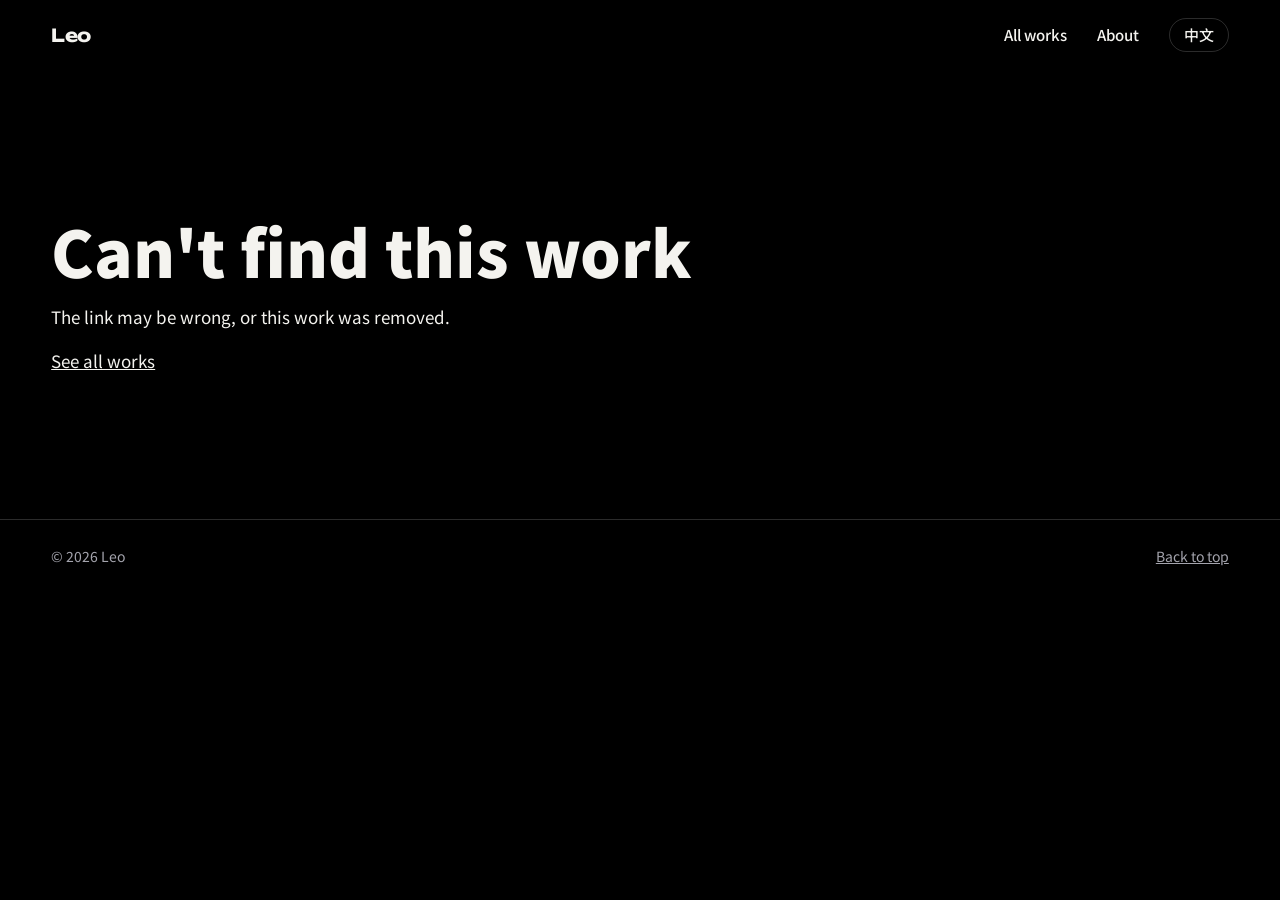
==== work.html @ 9aa987ab "Personal homepage: works shown as cards, with download pages - Home page: a hand of cards, one per w" ====
<!doctype html>
<html lang="zh-Hant">
<head>
  <meta charset="utf-8">
  <meta name="viewport" content="width=device-width, initial-scale=1">
  <title>作品</title>
  <link rel="preconnect" href="https://fonts.googleapis.com">
  <link rel="preconnect" href="https://fonts.gstatic.com" crossorigin>
  <link href="https://fonts.googleapis.com/css2?family=Noto+Sans+TC:wght@400..900&family=Unbounded:wght@200..900&display=swap" rel="stylesheet">
  <link rel="stylesheet" href="css/style.css">
  <script src="data.js" defer blocking="render"></script>
  <script src="js/site.js" defer blocking="render"></script>
</head>
<body data-page="work">

  <p class="demo" id="demo" hidden></p>

  <header class="top top--bar">
    <a class="top__home" href="index.html" id="home"></a>
    <nav class="top__links">
      <a href="index.html#works" data-t="allWorks">全部作品</a>
      <a href="index.html#about" data-t="navAbout">關於</a>
      <button class="lang" id="lang" type="button">English</button>
    </nav>
  </header>

  <main id="app"></main>

  <footer class="foot" id="foot"></footer>

  <noscript><p class="none">這個網站需要開啟 JavaScript 才看得到內容。</p></noscript>
</body>
</html>
---- css/style.css ----
/* ============================================================
   整個網站的外觀。平常不用改這個檔案。
   想換顏色的話，改 data.js 裡每個作品的 color 就好。
   ============================================================ */

@property --c    { syntax: "<color>"; inherits: true; initial-value: #ffffff; }
@property --flip { syntax: "<angle>"; inherits: true; initial-value: 0deg; }

*, *::before, *::after { box-sizing: border-box; }
[hidden] { display: none !important; }

:root {
  --bg: #000000;
  --ink: #f4f3ef;
  --dim: #a4a4ad;
  --line: rgb(255 255 255 / .17);
  --c: #ffffff;
  --on-c: #000000;
  --display: "Unbounded", "Noto Sans TC", "PingFang TC", "Microsoft JhengHei", sans-serif;
  --text: "Noto Sans TC", "PingFang TC", "Microsoft JhengHei", system-ui, sans-serif;
  --gutter: clamp(16px, 4vw, 56px);
  --ease: cubic-bezier(.2, .8, .2, 1);
  color-scheme: dark;
}

html { -webkit-text-size-adjust: 100%; scroll-behavior: smooth; }

body {
  margin: 0;
  background: var(--bg);
  color: var(--ink);
  font: 400 17px/1.75 var(--text);
  overflow-x: clip;
  -webkit-font-smoothing: antialiased;
}

h1, h2, p, ul, ol { margin: 0; }
a { color: inherit; }
button { font: inherit; }
img { max-width: 100%; }

:focus-visible { outline: 3px solid var(--ink); outline-offset: 4px; border-radius: 6px; }

.num { font-family: var(--display); font-variant-numeric: tabular-nums; letter-spacing: -.02em; }
.sr  { position: absolute; width: 1px; height: 1px; overflow: hidden; clip-path: inset(50%); white-space: nowrap; }

main h2 {
  font-size: clamp(30px, 4.2vw, 56px);
  font-weight: 900;
  line-height: 1.1;
  letter-spacing: -.01em;
}

/* ---------- 範例資料提示 ---------- */

.demo {
  background: var(--ink);
  color: #000;
  font-size: 14px;
  font-weight: 500;
  line-height: 1.5;
  text-align: center;
  padding: 7px var(--gutter);
}

/* ---------- 最上面的選單 ---------- */

.top {
  display: flex;
  justify-content: space-between;
  align-items: center;
  gap: 16px;
  padding: 18px 0;
  font-size: 15px;
  font-weight: 500;
}
.top--bar { padding-inline: var(--gutter); }
.top__links { display: flex; align-items: center; gap: clamp(14px, 2.4vw, 30px); }
.top a { text-decoration: none; }
.top a:hover {
  text-decoration: underline;
  text-decoration-thickness: 2px;
  text-underline-offset: 6px;
  text-decoration-color: var(--c);
}
.top__home { font: 700 18px/1 var(--display); letter-spacing: -.03em; }

.lang {
  color: inherit;
  background: none;
  border: 1.5px solid var(--line);
  border-radius: 999px;
  padding: 3px 14px;
  cursor: pointer;
}
.lang:hover { border-color: var(--ink); }

/* ---------- 首頁第一個畫面 ---------- */

.hero {
  position: relative;
  z-index: 2;
  isolation: isolate;
  display: grid;
  grid-template-rows: auto auto 1fr auto auto;
  min-height: 100svh;
  padding: 0 var(--gutter) 26px;
  transition: --c .7s;
}
.hero::before,
.hero::after {
  content: "";
  position: absolute;
  inset: 0;
  z-index: -1;
  pointer-events: none;
}
/* 卡片下面那一灘光：顏色跟著選到的作品變 */
.hero::before {
  background: radial-gradient(58% 44% at 50% 72%, color-mix(in oklab, var(--c) 42%, transparent), transparent 72%);
}
/* 跟著游標走的光 */
.hero::after {
  background: radial-gradient(360px circle at var(--mx, 50%) var(--my, -500px), color-mix(in oklab, var(--c) 22%, transparent), transparent 70%);
}

.hero__name {
  font: 900 clamp(72px, 24vw, 330px)/.84 var(--display);
  letter-spacing: -.05em;
  text-align: center;
  white-space: nowrap;
  margin-top: .04em;
  user-select: none;
  -webkit-user-select: none;
}
.hero__chars { display: inline-block; }
.ch { display: inline-block; transition: font-weight .35s ease-out; }

.hero__cap {
  min-height: 1.75em;
  margin-top: 2px;
  text-align: center;
  font-size: 16px;
  color: var(--dim);
}
.hero__cap b { margin-right: .7em; font-weight: 900; color: var(--c); }

.hero__foot {
  display: flex;
  justify-content: space-between;
  align-items: end;
  gap: 24px;
  margin-top: 14px;
}
.hero__intro { max-width: 26em; font-size: 18px; line-height: 1.6; }

.draw {
  flex: none;
  color: var(--ink);
  background: none;
  border: 2px solid var(--ink);
  border-radius: 999px;
  padding: 11px 24px;
  font-size: 16px;
  font-weight: 700;
  line-height: 1.3;
  cursor: pointer;
  transition: background-color .2s, color .2s;
}
.draw:hover { background: var(--ink); color: #000; }
.draw:disabled { opacity: .45; cursor: default; }

/* ---------- 卡片 ---------- */

.card {
  position: relative;
  isolation: isolate;
  display: grid;
  grid-template-rows: auto 1fr auto;
  gap: .7em;
  width: var(--w, 220px);
  aspect-ratio: 5 / 7;
  padding: .8em;
  font-size: calc(var(--w, 220px) / 22);
  line-height: 1.2;
  text-align: left;
  background: var(--c);
  color: var(--on-c);
  border-radius: 1.3em;
  overflow: hidden;
  box-shadow: 0 2em 3.4em -1.4em rgb(0 0 0 / .9), inset 0 0 0 1px rgb(255 255 255 / .22);
}

.card__top {
  display: flex;
  justify-content: space-between;
  align-items: baseline;
  gap: 1em;
  padding: .15em .45em 0;
  font-size: 1.3em;
  font-weight: 700;
}
.card__top .num { font-size: .82em; font-weight: 700; }

.card__art {
  position: relative;
  min-height: 0;
  overflow: hidden;
  border-radius: .8em;
  background: color-mix(in oklab, var(--c) 18%, #000);
}
.card__art svg,
.card__art img {
  position: absolute;
  inset: 0;
  width: 100%;
  height: 100%;
  max-width: none;
  object-fit: cover;
}
.card__art svg { color: color-mix(in oklab, var(--c) 55%, #000); }
/* 作品自己的圖示，放在卡片中間 */
.card__art .card__icon {
  inset: 15%;
  width: 70%;
  height: 70%;
  object-fit: contain;
  filter: drop-shadow(0 .8em 1.2em rgb(0 0 0 / .55));
}
.is-pixel { image-rendering: pixelated; }
.card__glyph {
  position: absolute;
  right: -.02em;
  bottom: -.17em;
  font: 900 15em/1 var(--display);
  color: var(--c);
}

.card__body {
  padding: 1em 1.1em 1.15em;
  border-radius: .8em;
  background: #000;
  color: var(--ink);
}
.card__title { font-size: 2.1em; font-weight: 900; line-height: 1.15; }
.card__sum {
  display: -webkit-box;
  -webkit-box-orient: vertical;
  -webkit-line-clamp: 2;
  overflow: hidden;
  margin-top: .35em;
  font-size: 1.25em;
  line-height: 1.5;
  color: var(--dim);
}

/* 卡背：洗牌的時候看到的那一面 */
.card__back {
  position: absolute;
  inset: 0;
  z-index: 1;
  display: grid;
  place-items: center;
  border-radius: inherit;
  background:
    repeating-linear-gradient(45deg, rgb(255 255 255 / .13) 0 2px, transparent 2px 13px),
    repeating-linear-gradient(-45deg, rgb(255 255 255 / .13) 0 2px, transparent 2px 13px),
    #000;
  box-shadow: inset 0 0 0 .75em #000, inset 0 0 0 .9em var(--ink);
  opacity: 0;
  pointer-events: none;
}
.card__back span {
  padding: .06em .22em .1em;
  border-radius: .16em;
  background: #000;
  font: 900 10em/1 var(--display);
  color: var(--ink);
}

/* 反光：彩虹箔 + 一道亮光，位置跟著游標 */
.card__foil,
.card__glare {
  position: absolute;
  inset: 0;
  z-index: 2;
  border-radius: inherit;
  pointer-events: none;
  transition: opacity .3s;
}
.card__foil {
  background-image: repeating-linear-gradient(
    112deg,
    #ff2a6d 0%, #ffc531 7%, #37ff8b 14%, #2ee6ff 21%, #5b5bff 28%, #ff36d0 35%, #ff2a6d 42%
  );
  background-size: 280% 280%;
  background-position: calc(var(--px, 50) * 1%) calc(var(--py, 50) * 1%);
  -webkit-mask-image: repeating-linear-gradient(-45deg, #000 0 2px, rgb(0 0 0 / .45) 2px 5px);
          mask-image: repeating-linear-gradient(-45deg, #000 0 2px, rgb(0 0 0 / .45) 2px 5px);
  mix-blend-mode: color-dodge;
  filter: brightness(.62) contrast(1.35);
  opacity: calc(.3 + var(--active, 0) * .55);
}
.card__glare {
  background: radial-gradient(
    circle at calc(var(--px, 50) * 1%) calc(var(--py, 50) * 1%),
    rgb(255 255 255 / .85), rgb(255 255 255 / 0) 62%
  );
  mix-blend-mode: overlay;
  opacity: var(--active, 0);
}

/* 手牌裡的每一格。不管螢幕大小，卡片本身的動作都寫在這裡 */
.slot {
  display: block;
  width: var(--w);
  border-radius: calc(var(--w) * .06);
  color: inherit;
  text-decoration: none;
  user-select: none;
  -webkit-user-select: none;
  -webkit-tap-highlight-color: transparent;
}
.slot .card,
.solo .card {
  transform:
    translateY(calc(var(--active, 0) * var(--lift, 0px)))
    rotate(calc(var(--i, 0) * var(--angle, 0deg) * var(--active, 0) * -1))
    scale(calc(1 + var(--active, 0) * var(--grow, 0)))
    perspective(900px)
    rotateX(var(--rx, 0deg))
    rotateY(calc(var(--ry, 0deg) + var(--flip, 0deg)));
  transition: transform .45s var(--ease);
}
.slot:hover .card,
.solo:hover .card { transition-duration: .16s; }

/* 用鍵盤選到的時候，框框畫在卡片上（卡片會抬起來，框要跟著走） */
.slot:focus-visible { outline: none; }
.slot:focus-visible .card { outline: 3px solid var(--ink); outline-offset: 4px; }

.is-drag { cursor: grabbing; }
.is-drag .card,
.is-spring .card { transition: none; }
.hand.is-static .slot,
.hand.is-static .card { transition: none !important; }

/* 翻牌 */
@keyframes flip {
  0%     { --flip: 0deg;   animation-timing-function: ease-in; }
  50%    { --flip: 90deg; }
  50.01% { --flip: -90deg; animation-timing-function: ease-out; }
  100%   { --flip: 0deg; }
}
@keyframes back-on  { 0%, 50% { opacity: 0; } 50.01%, 100% { opacity: 1; } }
@keyframes back-off { 0%, 50% { opacity: 1; } 50.01%, 100% { opacity: 0; } }
@keyframes pop      { 50% { scale: 1.07; } }

.hand.is-gather .card,
.hand.is-reveal .card { transition: none; }
.hand.is-gather .card       { animation: flip .5s both; }
.hand.is-gather .card__back { animation: back-on .5s both; }
.hand.is-backs  .card__back { opacity: 1; }
.hand.is-reveal .card       { animation: flip .7s both; animation-delay: calc(var(--n) * 60ms); }
.hand.is-reveal .card__back { animation: back-off .7s both; animation-delay: calc(var(--n) * 60ms); }
.slot.is-pop .card          { animation: pop .5s var(--ease); }

/* 寬螢幕：卡片攤成一手牌 */
@media (min-width: 721px) {
  .hand {
    --w: clamp(170px, 16.5vw, 244px);
    position: relative;
    z-index: 1;
    align-self: end;
    height: calc(var(--w) * 1.4 + 100px);
    margin-top: calc(var(--w) * -.34);
  }
  .hand.is-few { --w: clamp(200px, 20vw, 290px); }
  .slot {
    --lift: -36px;
    --grow: .07;
    position: absolute;
    left: 50%;
    bottom: 56px;
    z-index: calc(10 + var(--n));
    margin-left: calc(var(--w) / -2);
    transform-origin: 50% 100%;
    transform:
      translate(
        calc(var(--i) * var(--spread, 0px) + var(--push, 0px) + var(--dx, 0px)),
        calc(var(--i) * var(--i) * var(--drop, 0px) + var(--dy, 0px))
      )
      rotate(calc(var(--i) * var(--angle, 0deg) + var(--dr, 0deg)));
    transition: transform .5s var(--ease);
    touch-action: pan-y;
    cursor: grab;
  }
  .slot:hover,
  .slot:focus-visible,
  .slot.is-picked,
  .slot.is-drag,
  .slot.is-spring { --active: 1; z-index: 100; }
  .slot.is-drag { z-index: 200; cursor: grabbing; }
  .slot.is-drag,
  .slot.is-spring { transition: none; }

  /* 進場：第一次是從畫面下面發牌，之後回首頁是從中間攤開 */
  .hand:not(.is-dealt) .slot { transform: translate(0, 90vh) rotate(0deg); }
  .hand.is-dealing .slot { transition-duration: .9s; transition-delay: calc(var(--n) * 80ms); }
  .hand.is-closed .slot { transform: translate(0, 0) rotate(0deg); }

  /* 點了一張卡：其他的掉下去，選到的飛到中間變大，然後換頁 */
  .hand.is-leaving .slot {
    transform: translate(calc(var(--i) * var(--spread, 0px) * 1.5), 110vh) rotate(calc(var(--i) * 16deg));
    transition: transform .5s cubic-bezier(.5, 0, .9, .45);
    pointer-events: none;
  }
  .hand.is-leaving .slot.is-chosen {
    --active: 1;
    --grow: .24;
    --lift: -30px;
    z-index: 300;
    transform: translate(0, 0) rotate(0deg);
    transition: transform .45s var(--ease);
  }

  /* 洗牌：全部疊到中間 */
  .hand.is-stack .slot {
    --active: 0;
    transform: translate(var(--jx, 0px), calc(var(--n) * -1.5px)) rotate(var(--jr, 0deg));
    transition-duration: .42s;
    pointer-events: none;
  }
  .hand.is-stack.is-backs .slot { transition-duration: .11s; }

  /* 手牌上的卡片比較小，只放名稱；一句話介紹會顯示在卡片下面 */
  .hand .card__sum { display: none; }
  .hand .card__title { font-size: 2.4em; }

  .demo:not([hidden]) + .hero { min-height: calc(100svh - 35px); }
}

/* 窄螢幕（手機）：卡片排成一排，左右滑 */
@media (max-width: 720px) {
  .hero { display: block; min-height: 0; padding-bottom: 34px; }
  .hand {
    --w: min(64vw, 300px);
    display: flex;
    gap: 14px;
    margin: 20px calc(var(--gutter) * -1) 0;
    padding: 14px calc(50vw - var(--w) / 2) 30px;
    overflow-x: auto;
    scroll-snap-type: x mandatory;
    scrollbar-width: none;
  }
  .hand::-webkit-scrollbar { display: none; }
  .slot { flex: none; scroll-snap-align: center; }
  .slot.is-center { --active: .85; }
  .hero__cap { min-height: 3.5em; }
  .hero__cap b { display: block; margin: 0; }
  .hero__foot { flex-direction: column; align-items: start; }
}

/* ---------- 全部作品（清單） ---------- */

.index { padding: clamp(72px, 11vw, 150px) var(--gutter) 0; }
.index__head {
  display: flex;
  flex-wrap: wrap;
  justify-content: space-between;
  align-items: end;
  gap: 16px 32px;
  margin-bottom: 28px;
}

.chips { display: flex; flex-wrap: wrap; gap: 8px; }
.chip {
  color: var(--ink);
  background: none;
  border: 1.5px solid var(--line);
  border-radius: 999px;
  padding: 6px 16px;
  font-size: 15px;
  font-weight: 500;
  line-height: 1.5;
  cursor: pointer;
}
.chip:hover { border-color: var(--ink); }
.chip[aria-pressed="true"] { background: var(--ink); border-color: var(--ink); color: #000; }

.rows {
  display: grid;
  grid-template-columns: minmax(0, 1.2fr) auto minmax(0, 2fr) auto auto;
  column-gap: clamp(16px, 2.6vw, 40px);
  padding: 0;
  list-style: none;
  border-top: 1px solid var(--line);
}
.row {
  position: relative;
  display: grid;
  grid-column: 1 / -1;
  grid-template-columns: subgrid;
  align-items: center;
  padding: 20px 0;
  border-bottom: 1px solid var(--line);
}
.row__link {
  display: flex;
  align-items: center;
  gap: .5em;
  font-size: clamp(22px, 2.5vw, 34px);
  font-weight: 900;
  line-height: 1.2;
  text-decoration: none;
  transition: color .15s;
}
.row__link::before {
  content: "";
  flex: none;
  width: .5em;
  height: .5em;
  border-radius: 2px;
  background: var(--c);
  transition: transform .25s var(--ease);
}
.row__link::after { content: ""; position: absolute; inset: 0; }
.row:hover .row__link { color: var(--c); }
.row:hover .row__link::before { transform: scale(1.5) rotate(45deg); }
.row__type,
.row__sum { font-size: 15px; color: var(--dim); }
.row__sum { overflow: hidden; white-space: nowrap; text-overflow: ellipsis; }
.row__ver { display: grid; justify-items: end; font-size: 15px; line-height: 1.35; }
.row__ver time { font-size: 13px; color: var(--dim); }
.row__dl {
  position: relative;
  z-index: 1;
  padding: 7px 20px;
  border-radius: 999px;
  background: var(--c);
  color: var(--on-c);
  font-size: 15px;
  font-weight: 700;
  line-height: 1.5;
  text-decoration: none;
  transition: transform .15s;
}
.row__dl:hover { transform: scale(1.07); }

@media (max-width: 720px) {
  .rows { display: block; }
  .row {
    grid-template-columns: minmax(0, 1fr) auto;
    grid-template-areas: "name dl" "sum sum" "type ver";
    gap: 6px 14px;
  }
  .row__link { grid-area: name; }
  .row__dl   { grid-area: dl; justify-self: end; }
  .row__sum  { grid-area: sum; white-space: normal; }
  .row__type { grid-area: type; }
  .row__ver  { grid-area: ver; justify-self: end; display: flex; align-items: baseline; gap: 10px; }
}

/* ---------- 關於我 ---------- */

.about {
  display: grid;
  grid-template-columns: minmax(0, 1fr) minmax(0, 2fr);
  gap: 24px 40px;
  padding: clamp(72px, 11vw, 150px) var(--gutter);
}
.about__text p { max-width: 32em; font-size: 19px; }
.about__text p + p { margin-top: 1em; }
.links {
  display: flex;
  flex-wrap: wrap;
  gap: 8px 30px;
  margin-top: 34px;
  padding: 0;
  list-style: none;
  font-size: 22px;
  font-weight: 700;
}
.links a { text-decoration-thickness: 2px; text-underline-offset: 6px; }
.links a:hover { text-decoration-color: transparent; }

@media (max-width: 720px) {
  .about { grid-template-columns: minmax(0, 1fr); }
}

/* ---------- 頁尾 ---------- */

.foot {
  display: flex;
  justify-content: space-between;
  gap: 16px;
  padding: 24px var(--gutter) 40px;
  border-top: 1px solid var(--line);
  font-size: 14px;
  color: var(--dim);
}

/* ---------- 作品頁：上半部 ---------- */

.work {
  position: relative;
  isolation: isolate;
  display: grid;
  grid-template-columns: auto minmax(0, 1fr);
  align-items: center;
  gap: clamp(32px, 6vw, 100px);
  padding: clamp(24px, 4vw, 60px) var(--gutter) clamp(56px, 7vw, 100px);
}
.work::before {
  content: "";
  position: absolute;
  inset: -80px 0 0;
  z-index: -1;
  pointer-events: none;
  background: radial-gradient(46% 62% at 20% 52%, color-mix(in oklab, var(--c) 40%, transparent), transparent 72%);
}
.work__card { --w: clamp(230px, 27vw, 380px); }

/* 進到作品頁：卡片落下來，文字跟著浮上來 */
@keyframes land { from { opacity: 0; transform: translateY(46px) scale(.9) rotate(-5deg); } }
@keyframes rise { from { opacity: 0; transform: translateY(20px); } }
.is-enter .work__card { animation: land .7s var(--ease) both; }
.is-enter .work__info { animation: rise .6s .14s var(--ease) both; }

.solo {
  position: relative;
  z-index: 2;
  width: var(--w);
  border-radius: calc(var(--w) * .06);
  transform: translate(var(--dx, 0px), var(--dy, 0px)) rotate(var(--dr, 0deg));
  touch-action: pan-y;
  cursor: grab;
  user-select: none;
  -webkit-user-select: none;
}
.solo:hover,
.solo.is-drag,
.solo.is-spring { --active: 1; }
.solo.is-drag { cursor: grabbing; }

.work__kind { margin-bottom: 8px; color: var(--dim); }
.work h1 {
  font-size: clamp(40px, 7vw, 104px);
  font-weight: 900;
  line-height: 1.06;
  letter-spacing: -.01em;
  text-wrap: balance;
}
.work__sum { max-width: 28em; margin-top: 18px; font-size: clamp(19px, 2vw, 24px); line-height: 1.6; }

.dl { display: flex; flex-wrap: wrap; align-items: center; gap: 12px 24px; margin-top: 36px; }
.dl__btn {
  display: inline-flex;
  align-items: baseline;
  gap: .5em;
  padding: 16px 36px;
  border-radius: 999px;
  background: var(--c);
  color: var(--on-c);
  font-size: 22px;
  font-weight: 900;
  line-height: 1.3;
  text-decoration: none;
  transition: transform .15s, box-shadow .25s;
}
.dl__btn .num { font-size: .8em; font-weight: 700; }
.dl__btn:hover { transform: translateY(-2px); box-shadow: 0 12px 44px -10px var(--c); }
.dl__btn:active { transform: translateY(1px); }
.dl__meta,
.dl__none { font-size: 15px; color: var(--dim); }
.dl__none { margin-top: 36px; }
.work__src { margin-top: 18px; font-size: 15px; }
.work__src a { color: var(--dim); text-underline-offset: 4px; }
.work__src a:hover { color: var(--ink); }

@media (max-width: 720px) {
  .work { grid-template-columns: minmax(0, 1fr); justify-items: start; }
  .work::before { background: radial-gradient(90% 40% at 40% 26%, color-mix(in oklab, var(--c) 40%, transparent), transparent 72%); }
  .work__card { --w: min(62vw, 280px); }
}

/* ---------- 作品頁：介紹、特色、安裝、更新紀錄 ---------- */

.blocks { margin: 0 var(--gutter); border-top: 1px solid var(--line); }
.block {
  display: grid;
  grid-template-columns: minmax(0, 1fr) minmax(0, 3fr);
  gap: 16px 40px;
  padding: clamp(32px, 4.5vw, 60px) 0;
  border-bottom: 1px solid var(--line);
}
.block h2 { font-size: clamp(22px, 2.3vw, 30px); line-height: 1.3; letter-spacing: 0; }
.block__body { max-width: 36em; }
.block__body--wide { max-width: none; }
.block__body p + p { margin-top: 1em; }

.feat,
.steps,
.vers { display: grid; padding: 0; list-style: none; }
.feat { gap: 10px; }
.feat li { position: relative; padding-left: 1.5em; }
.feat li::before {
  content: "";
  position: absolute;
  left: 0;
  top: .62em;
  width: .55em;
  height: .55em;
  border-radius: 2px;
  background: var(--c);
}

.steps { gap: 12px; counter-reset: step; }
.steps li { display: grid; grid-template-columns: 2.2em minmax(0, 1fr); counter-increment: step; }
.steps li::before { content: counter(step); font-family: var(--display); font-weight: 700; color: var(--c); }

.shots { display: grid; grid-template-columns: repeat(auto-fill, minmax(min(100%, 340px), 1fr)); gap: 12px; }
.shots a { display: block; border-radius: 10px; overflow: hidden; }
.shots img { display: block; width: 100%; }

.vers { gap: 30px; }
.ver__head { display: flex; flex-wrap: wrap; align-items: baseline; gap: 4px 16px; }
.ver__head .num { font-size: 22px; font-weight: 700; }
.ver__tag {
  padding: 0 11px;
  border-radius: 999px;
  background: var(--c);
  color: var(--on-c);
  font-size: 13px;
  font-weight: 700;
}
.ver__head time { font-size: 15px; color: var(--dim); }
.ver__dl { margin-left: auto; font-size: 15px; text-underline-offset: 4px; }
.ver__dl:hover { color: var(--c); }
.ver__notes { margin-top: 6px; padding-left: 1.2em; }

@media (max-width: 720px) {
  .block { grid-template-columns: minmax(0, 1fr); }
  .ver__dl { margin-left: 0; }
}

/* ---------- 作品頁：其他作品 ---------- */

.more { padding: clamp(56px, 8vw, 110px) 0 clamp(40px, 6vw, 80px); }
.more h2 { padding: 0 var(--gutter); }
.more__row {
  --w: 176px;
  display: flex;
  gap: 18px;
  padding: 34px var(--gutter) 30px;
  overflow-x: auto;
  scrollbar-width: thin;
}
.more__row a {
  flex: none;
  border-radius: calc(var(--w) * .06);
  text-decoration: none;
  transition: transform .3s var(--ease);
}
.more__row a:hover,
.more__row a:focus-visible { --active: 1; transform: translateY(-8px) rotate(-2deg); }
.more__row .card__sum { display: none; }
.more__row .card__title { font-size: 2.3em; }

/* ---------- 找不到 / 沒有資料 ---------- */

.none { padding: 16vh var(--gutter); }
.none h1 { margin-bottom: 14px; font-size: clamp(34px, 5vw, 64px); font-weight: 900; line-height: 1.15; }
.none p + p { margin-top: 14px; }
.hand .none { padding: 60px 0; text-align: center; color: var(--dim); }

/* ---------- 小提示（還沒放下載連結的時候） ---------- */

.toast {
  position: fixed;
  left: 50%;
  bottom: 28px;
  z-index: 50;
  max-width: calc(100vw - 32px);
  padding: 11px 22px;
  border-radius: 999px;
  background: var(--ink);
  color: #000;
  font-size: 15px;
  font-weight: 500;
  line-height: 1.5;
  opacity: 0;
  transform: translate(-50%, 16px);
  transition: opacity .25s, transform .25s var(--ease);
  pointer-events: none;
}
.toast.is-on { opacity: 1; transform: translate(-50%, 0); }

/* ---------- 不喜歡動畫的人：關掉大部分動作 ---------- */

@media (prefers-reduced-motion: reduce) {
  html { scroll-behavior: auto; }
  *, *::before, *::after {
    animation-duration: .01ms !important;
    animation-delay: 0s !important;
    transition-duration: .01ms !important;
    transition-delay: 0s !important;
  }
}
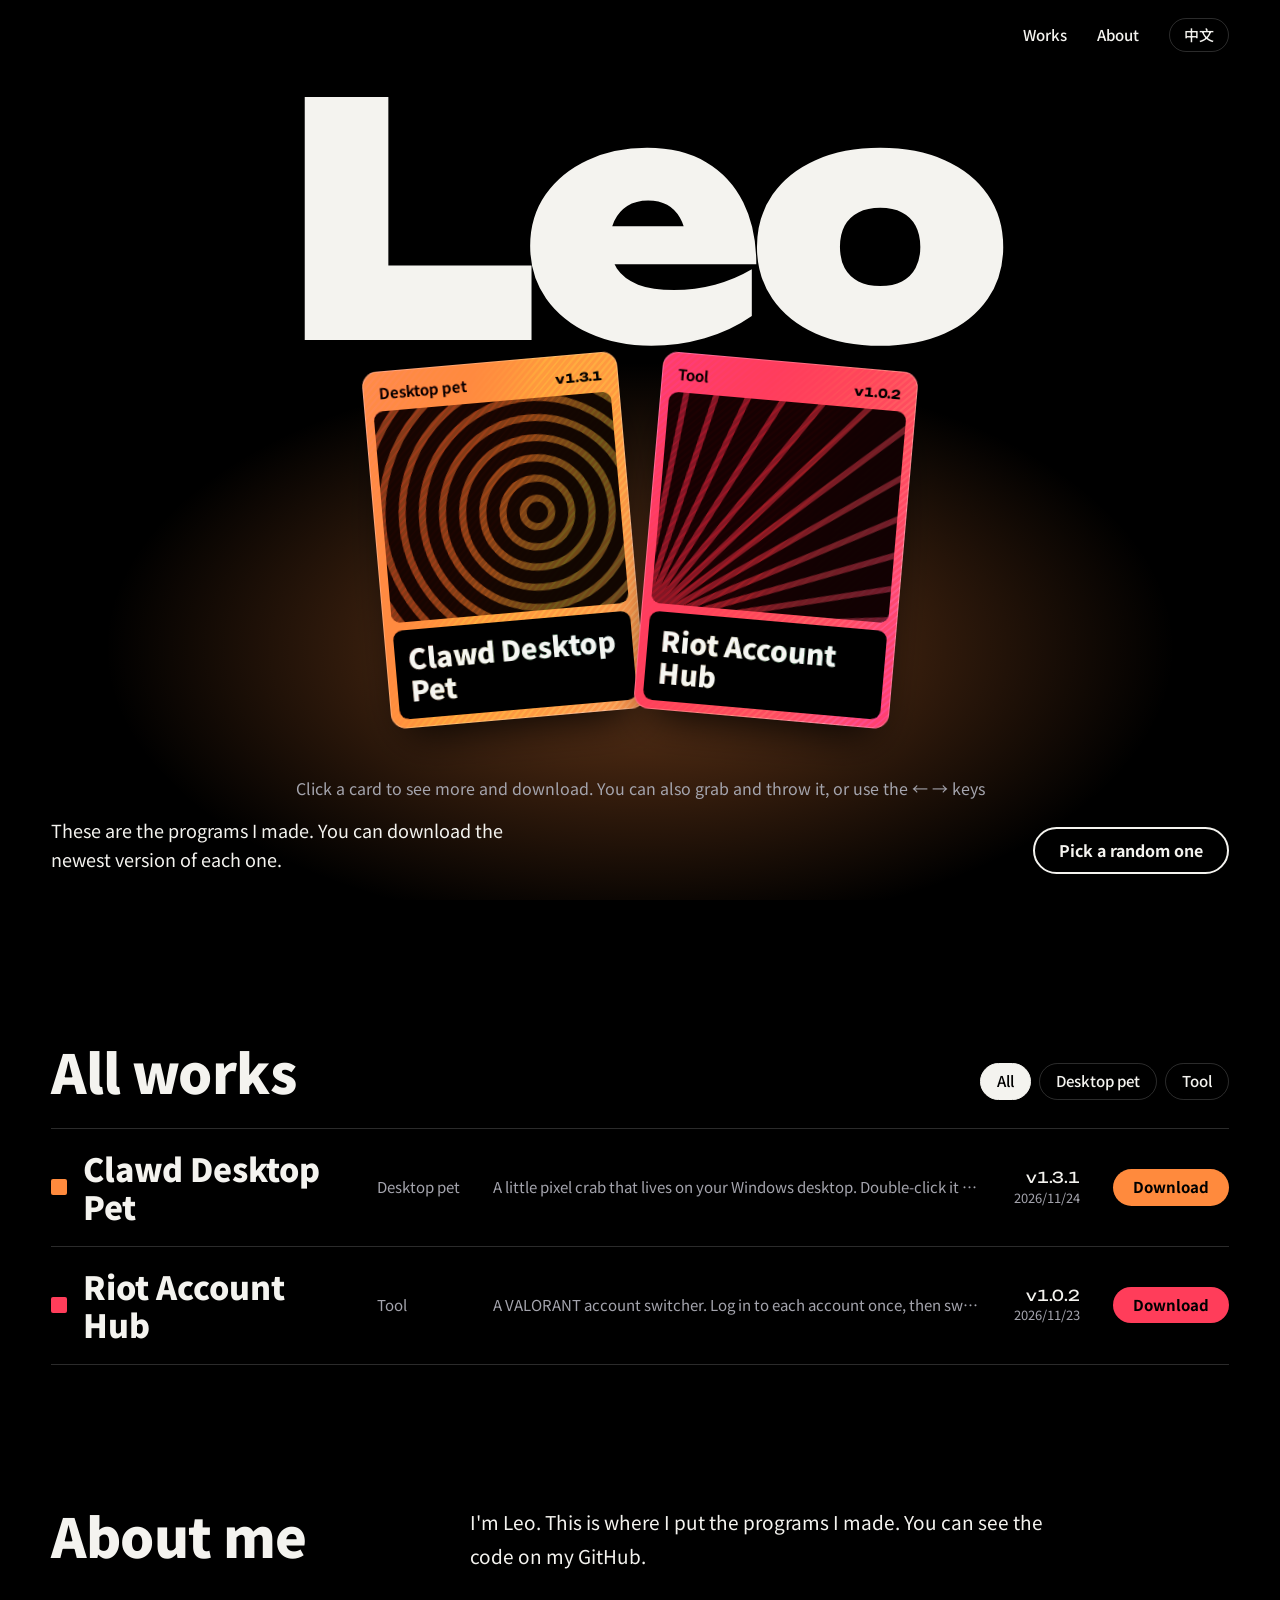
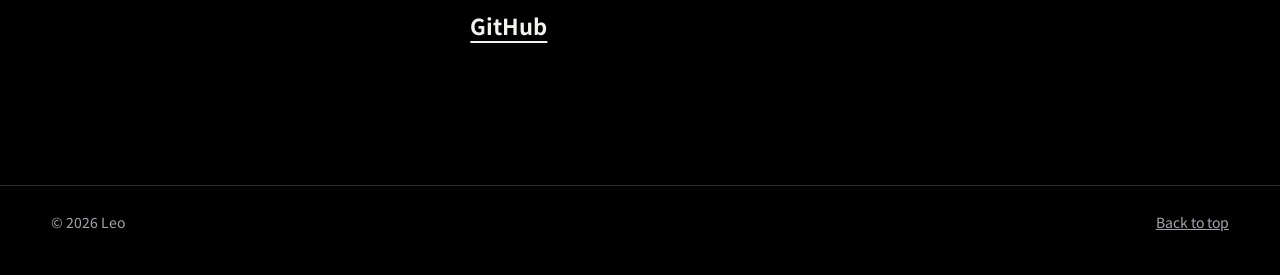
==== commit 4c34e7ad: "Make the card slide between the home page and the work page The home page and the work page were two" ====
--- a/work.html
+++ b/work.html
@@ -4,30 +4,14 @@
   <meta charset="utf-8">
   <meta name="viewport" content="width=device-width, initial-scale=1">
   <title>作品</title>
-  <link rel="preconnect" href="https://fonts.googleapis.com">
-  <link rel="preconnect" href="https://fonts.gstatic.com" crossorigin>
-  <link href="https://fonts.googleapis.com/css2?family=Noto+Sans+TC:wght@400..900&family=Unbounded:wght@200..900&display=swap" rel="stylesheet">
-  <link rel="stylesheet" href="css/style.css">
-  <script src="data.js" defer blocking="render"></script>
-  <script src="js/site.js" defer blocking="render"></script>
+  <script>
+    // 作品頁現在放在 index.html 裡了。
+    // 舊的網址（work.html?id=作品代號）會自動轉到新的網址（index.html#作品代號）。
+    var id = new URLSearchParams(location.search).get("id");
+    location.replace("./" + (id ? "#" + encodeURIComponent(id) : ""));
+  </script>
 </head>
-<body data-page="work">
-
-  <p class="demo" id="demo" hidden></p>
-
-  <header class="top top--bar">
-    <a class="top__home" href="index.html" id="home"></a>
-    <nav class="top__links">
-      <a href="index.html#works" data-t="allWorks">全部作品</a>
-      <a href="index.html#about" data-t="navAbout">關於</a>
-      <button class="lang" id="lang" type="button">English</button>
-    </nav>
-  </header>
-
-  <main id="app"></main>
-
-  <footer class="foot" id="foot"></footer>
-
-  <noscript><p class="none">這個網站需要開啟 JavaScript 才看得到內容。</p></noscript>
+<body style="margin:0;padding:40px 20px;background:#000;color:#f4f3ef;font-family:sans-serif">
+  <p><a href="./" style="color:inherit">回首頁 / Home</a></p>
 </body>
 </html>
